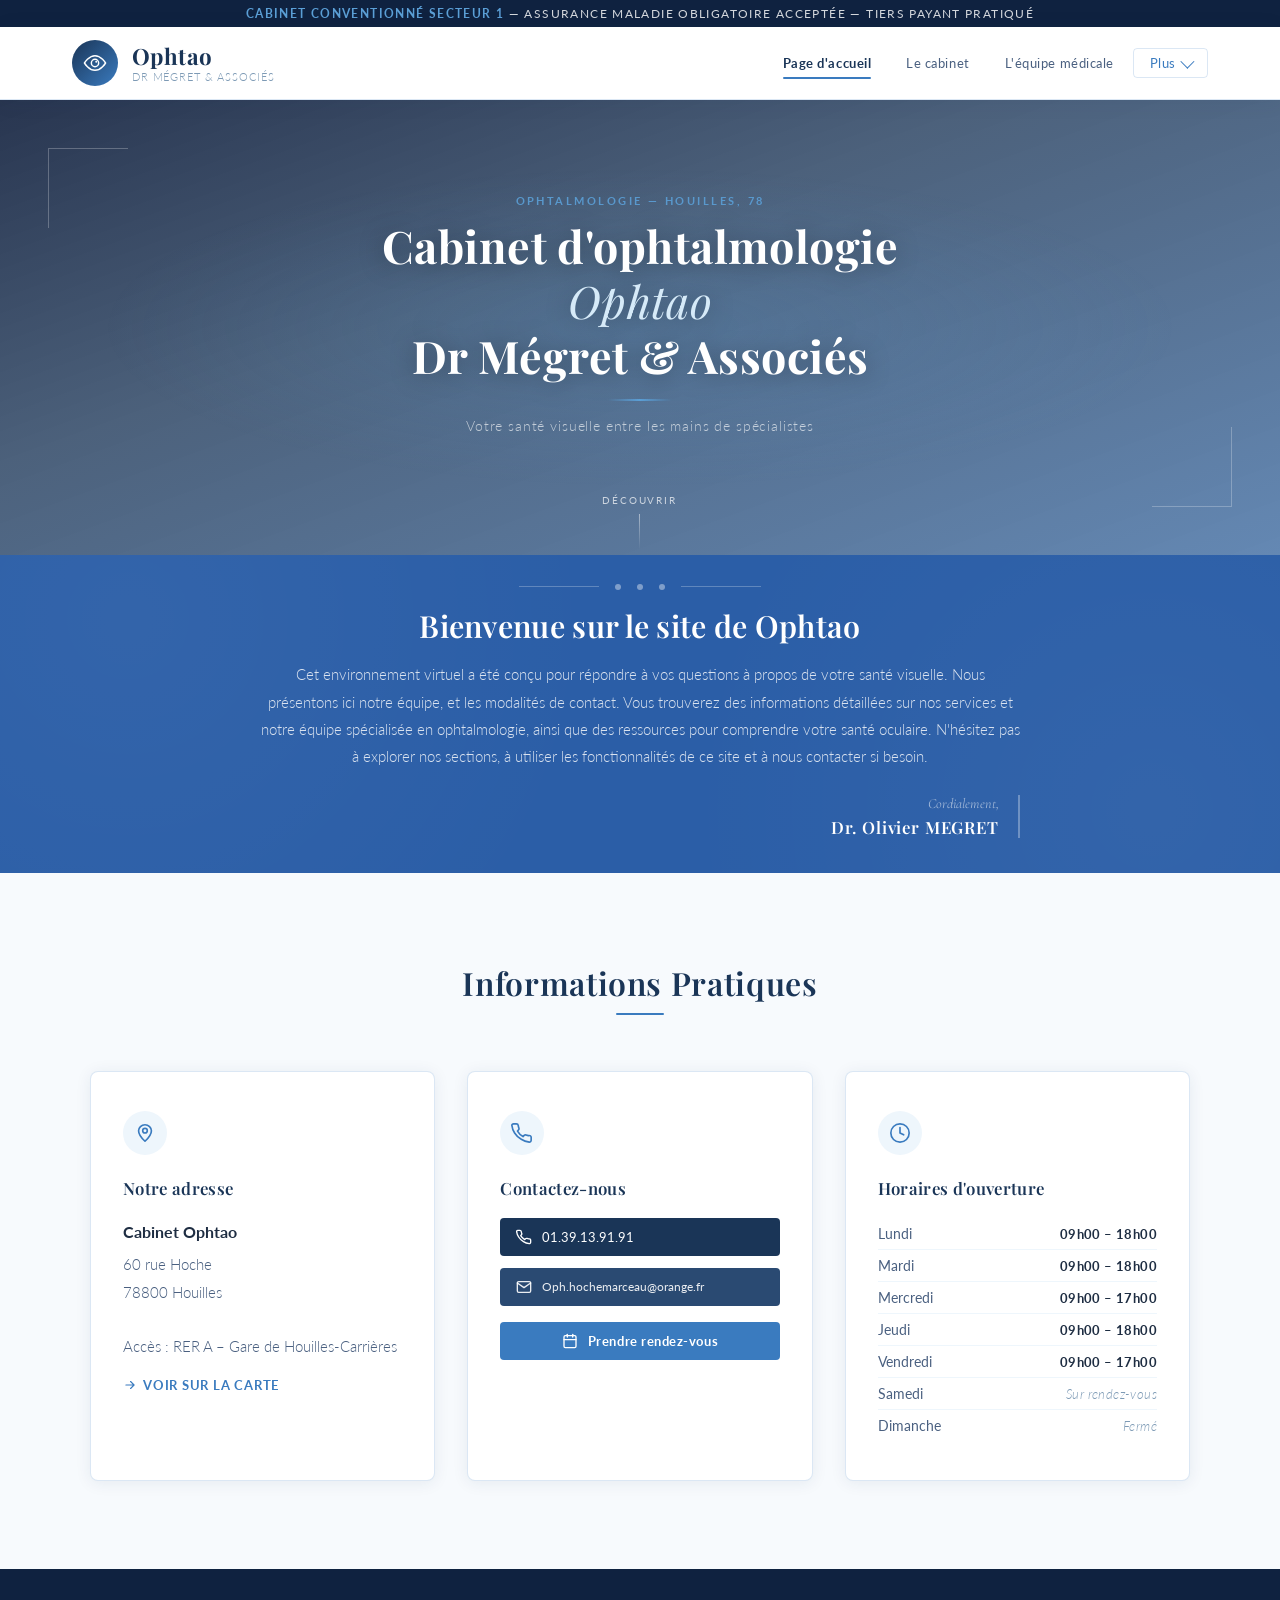
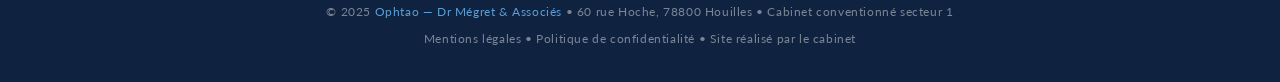
==== index.html @ 3fd3da73 "Add essential comments and clean structure" ====
<!DOCTYPE html>
<html lang="fr">
<head>
  <meta charset="UTF-8" />
  <meta name="viewport" content="width=device-width, initial-scale=1.0" />
  <title>Ophtao — Cabinet d'ophtalmologie Dr Mégret & Associés</title>
  
  <link rel="preconnect" href="https://fonts.googleapis.com" />
  <link rel="preconnect" href="https://fonts.gstatic.com" crossorigin />
  <link href="https://fonts.googleapis.com/css2?family=Playfair+Display:ital,wght@0,400;0,600;0,700;1,400&family=Lato:wght@300;400;700&family=Cormorant+Garamond:ital,wght@0,300;0,400;1,300&display=swap" rel="stylesheet" />

  <link rel="stylesheet" href="assets/css/style.css" />
</head>
<body>

  <div class="top-bar">
    <strong>Cabinet conventionné secteur 1</strong>
     —  Assurance maladie obligatoire acceptée  —  Tiers payant pratiqué
  </div>

  <header>
    <div class="header-inner">

      <a href="index.html" class="logo" aria-label="Ophtao – Accueil">
        <div class="logo-mark">
          <svg viewBox="0 0 32 32" fill="none" xmlns="http://www.w3.org/2000/svg" aria-hidden="true">
            <path d="M3 16C3 16 8.5 7 16 7C23.5 7 29 16 29 16C29 16 23.5 25 16 25C8.5 25 3 16 3 16Z"
                  stroke="white" stroke-width="1.8" fill="none" stroke-linejoin="round"/>
            <circle cx="16" cy="16" r="4.5" stroke="white" stroke-width="1.8" fill="none"/>
            <circle cx="17.5" cy="14.5" r="1.2" fill="white"/>
          </svg>
        </div>
        <div class="logo-text">
          <div class="brand">Ophtao</div>
          <div class="tagline">Dr Mégret & Associés</div>
        </div>
      </a>

      <nav id="main-nav" role="navigation" aria-label="Navigation principale">
        <a href="index.html" class="active">Page d'accueil</a>
        <a href="#infos-pratiques">Le cabinet</a>
        <a href="#equipe">L'équipe médicale</a>
        <div class="nav-dropdown">
          <a href="#" class="nav-more" onclick="return false;">Plus <span class="chevron"></span></a>
          <div class="dropdown-menu">
            <a href="technical-equipment.html">Plateau technique</a>
            <a href="consultation.html">Consultation Ophtalmologique</a>
            <a href="pathologies.html">Pathologies Oculaires Générales</a>
            <a href="corrections.html">Correction des défauts visuels</a>
          </div>
        </div>
      </nav>

      <button class="hamburger" id="hamburger-btn" aria-label="Ouvrir le menu" aria-expanded="false">
        <span></span>
        <span></span>
        <span></span>
      </button>

    </div>
  </header>

  <main>

    <section class="hero" aria-label="Bannière principale">
      <div class="hero-bg"></div>
      <div class="hero-glow"></div>
      <div class="hero-deco" aria-hidden="true"></div>
      <div class="hero-deco-br" aria-hidden="true"></div>

      <div class="hero-content">
        <p class="hero-eyebrow">Ophtalmologie — Houilles, 78</p>
        <h1>
          Cabinet d'ophtalmologie<br>
          <span class="accent">Ophtao</span><br>
          Dr Mégret & Associés
        </h1>
        <div class="hero-divider" aria-hidden="true"></div>
        <p class="hero-sub">Votre santé visuelle entre les mains de spécialistes</p>
      </div>

      <div class="scroll-hint" aria-hidden="true">
        <span>Découvrir</span>
        <div class="scroll-arrow"></div>
      </div>
    </section>

    <section class="welcome" id="cabinet" aria-label="Message de bienvenue">
      <div class="welcome-inner">

        <div class="welcome-ornament" aria-hidden="true">
          <div class="welcome-ornament-line"></div>
          <div class="welcome-ornament-dot"></div>
          <div class="welcome-ornament-dot"></div>
          <div class="welcome-ornament-dot"></div>
          <div class="welcome-ornament-line"></div>
        </div>

        <h2>Bienvenue sur le site de Ophtao</h2>

        <p>
          Cet environnement virtuel a été conçu pour répondre à vos questions
          à propos de votre santé visuelle. Nous présentons ici notre équipe,
          et les modalités de contact. Vous trouverez des informations détaillées
          sur nos services et notre équipe spécialisée en ophtalmologie, ainsi que
          des ressources pour comprendre votre santé oculaire. N'hésitez pas à
          explorer nos sections, à utiliser les fonctionnalités de ce site et à
          nous contacter si besoin.
        </p>

        <div class="welcome-signature">
          <div class="signature-block">
            <div class="courtesy">Cordialement,</div>
            <div class="name">Dr. Olivier MEGRET</div>
          </div>
        </div>

      </div>
    </section>

    <section class="info-section" id="infos-pratiques" aria-label="Informations pratiques">

      <div class="info-section-title">
        <h2>Informations Pratiques</h2>
        <div class="section-rule" aria-hidden="true"></div>
      </div>

      <div class="info-grid">

        <article class="info-card" aria-label="Notre adresse">
          <div class="card-icon" aria-hidden="true">
            <svg viewBox="0 0 24 24" fill="none" stroke="currentColor" stroke-width="1.8"
                 stroke-linecap="round" stroke-linejoin="round" xmlns="http://www.w3.org/2000/svg">
              <path d="M12 21C12 21 5 14.5 5 9.5C5 6 8.1 3 12 3C15.9 3 19 6 19 9.5C19 14.5 12 21 12 21Z"/>
              <circle cx="12" cy="9.5" r="2.5"/>
            </svg>
          </div>
          <h3>Notre adresse</h3>
          <div class="address-text">
            <strong>Cabinet Ophtao</strong>
            60 rue Hoche<br>
            78800 Houilles<br><br>
            Accès : RER A – Gare de Houilles-Carrières
          </div>
          <a href="https://maps.google.com/?q=60+rue+Hoche+78800+Houilles"
             class="map-link" target="_blank" rel="noopener" aria-label="Voir sur Google Maps">
            <svg viewBox="0 0 24 24" fill="none" stroke="currentColor" stroke-width="2"
                 stroke-linecap="round" stroke-linejoin="round" xmlns="http://www.w3.org/2000/svg">
              <path d="M5 12H19M13 6l6 6-6 6"/>
            </svg>
            Voir sur la carte
          </a>
        </article>

        <article class="info-card" aria-label="Nous contacter">
          <div class="card-icon" aria-hidden="true">
            <svg viewBox="0 0 24 24" fill="none" stroke="currentColor" stroke-width="1.8"
                 stroke-linecap="round" stroke-linejoin="round" xmlns="http://www.w3.org/2000/svg">
              <path d="M22 16.92v3a2 2 0 01-2.18 2 19.79 19.79 0 01-8.63-3.07
                       A19.5 19.5 0 013.95 12a19.79 19.79 0 01-3.07-8.67
                       A2 2 0 012.88 2h3a2 2 0 012 1.72c.127.96.36 1.903.7 2.81
                       a2 2 0 01-.45 2.11L7.09 9.91a16 16 0 006 6l1.27-1.27
                       a2 2 0 012.11-.45c.907.34 1.85.573 2.81.7A2 2 0 0122 16.92z"/>
            </svg>
          </div>
          <h3>Contactez-nous</h3>
          <div class="contact-buttons">
            <a href="tel:0139139191" class="btn-contact btn-phone" aria-label="Appeler le cabinet">
              <svg viewBox="0 0 24 24" fill="none" stroke="currentColor" stroke-width="2"
                   stroke-linecap="round" stroke-linejoin="round" xmlns="http://www.w3.org/2000/svg">
                <path d="M22 16.92v3a2 2 0 01-2.18 2 19.79 19.79 0 01-8.63-3.07
                         A19.5 19.5 0 013.95 12a19.79 19.79 0 01-3.07-8.67
                         A2 2 0 012.88 2h3a2 2 0 012 1.72c.127.96.36 1.903.7 2.81
                         a2 2 0 01-.45 2.11L7.09 9.91a16 16 0 006 6l1.27-1.27
                         a2 2 0 012.11-.45c.907.34 1.85.573 2.81.7A2 2 0 0122 16.92z"/>
              </svg>
              01.39.13.91.91
            </a>
            <a href="mailto:Oph.hochemarceau@orange.fr" class="btn-contact btn-email"
               aria-label="Envoyer un email">
              <svg viewBox="0 0 24 24" fill="none" stroke="currentColor" stroke-width="2"
                   stroke-linecap="round" stroke-linejoin="round" xmlns="http://www.w3.org/2000/svg">
                <path d="M4 4h16c1.1 0 2 .9 2 2v12c0 1.1-.9 2-2 2H4c-1.1 0-2-.9-2-2V6c0-1.1.9-2 2-2z"/>
                <polyline points="22,6 12,13 2,6"/>
              </svg>
              Oph.hochemarceau@orange.fr
            </a>
            <a href="#infos-pratiques" class="btn-contact btn-rdv" aria-label="Prendre rendez-vous">
              <svg viewBox="0 0 24 24" fill="none" stroke="currentColor" stroke-width="2"
                   stroke-linecap="round" stroke-linejoin="round" xmlns="http://www.w3.org/2000/svg">
                <rect x="3" y="4" width="18" height="18" rx="2" ry="2"/>
                <line x1="16" y1="2" x2="16" y2="6"/>
                <line x1="8" y1="2" x2="8" y2="6"/>
                <line x1="3" y1="10" x2="21" y2="10"/>
              </svg>
              Prendre rendez-vous
            </a>
          </div>
        </article>

        <article class="info-card" aria-label="Horaires d'ouverture">
          <div class="card-icon" aria-hidden="true">
            <svg viewBox="0 0 24 24" fill="none" stroke="currentColor" stroke-width="1.8"
                 stroke-linecap="round" stroke-linejoin="round" xmlns="http://www.w3.org/2000/svg">
              <circle cx="12" cy="12" r="10"/>
              <polyline points="12 6 12 12 16 14"/>
            </svg>
          </div>
          <h3>Horaires d'ouverture</h3>
          <ul class="hours-list" aria-label="Horaires de la semaine">
            <li>
              <span class="day">Lundi</span>
              <span class="time">09h00 – 18h00</span>
            </li>
            <li>
              <span class="day">Mardi</span>
              <span class="time">09h00 – 18h00</span>
            </li>
            <li>
              <span class="day">Mercredi</span>
              <span class="time">09h00 – 17h00</span>
            </li>
            <li>
              <span class="day">Jeudi</span>
              <span class="time">09h00 – 18h00</span>
            </li>
            <li>
              <span class="day">Vendredi</span>
              <span class="time">09h00 – 17h00</span>
            </li>
            <li>
              <span class="day">Samedi</span>
              <span class="time closed">Sur rendez-vous</span>
            </li>
            <li>
              <span class="day">Dimanche</span>
              <span class="time closed">Fermé</span>
            </li>
          </ul>
        </article>

      </div>
    </section>

  </main>

  <footer>
    <p>
      © 2025 <span>Ophtao — Dr Mégret & Associés</span>  • 
      60 rue Hoche, 78800 Houilles  • 
      Cabinet conventionné secteur 1
    </p>
    <p style="margin-top: 6px;">
      Mentions légales  •  Politique de confidentialité  • 
      Site réalisé par le cabinet
    </p>
  </footer>

  <script>
    (function () {
      const btn = document.getElementById('hamburger-btn');
      const nav = document.getElementById('main-nav');

      if (!btn || !nav) return;

      btn.addEventListener('click', function () 
      {
        const isOpen = nav.classList.toggle('open');
        btn.setAttribute('aria-expanded', isOpen ? 'true' : 'false');
        const spans = btn.querySelectorAll('span');
        if (isOpen) {
          spans[0].style.transform = 'rotate(45deg) translate(5px, 5px)';
          spans[1].style.opacity  = '0';
          spans[2].style.transform = 'rotate(-45deg) translate(5px, -5px)';
        } else {
          spans[0].style.transform = '';
          spans[1].style.opacity   = '';
          spans[2].style.transform = '';
        }
      });

      // Mobile: toggle dropdown on tap
      const dropdownToggle = nav.querySelector('.nav-dropdown > a.nav-more');
      if (dropdownToggle) {
        dropdownToggle.addEventListener('click', function (e) 
        {
          if (window.innerWidth <= 680) 
          {
            e.preventDefault();
            dropdownToggle.closest('.nav-dropdown').classList.toggle('mobile-open');
          }
        });
      }

      // Close on nav link click (mobile)
      nav.querySelectorAll('a:not(.nav-more)').forEach(function (link) 
      {
        link.addEventListener('click', function () 
        {
          nav.classList.remove('open');
          btn.setAttribute('aria-expanded', 'false');
          const spans = btn.querySelectorAll('span');
          spans[0].style.transform = '';
          spans[1].style.opacity   = '';
          spans[2].style.transform = '';
        });
      });
    })();
  </script>

</body>
</html>
---- assets/css/style.css ----
/* Base reset */
*, *::before, *::after 
{
  box-sizing: border-box;
  margin: 0;
  padding: 0;
}

/* Design tokens and theme variables */
:root 
{
  --navy:       #1a3557;
  --navy-deep:  #0f2240;
  --steel:      #3a7bbf;
  --steel-light:#5b9fd6;
  --sky:        #d6eaf8;
  --ice:        #eef6fc;
  --welcome-bg: #2b5ea7;
  --white:      #ffffff;
  --off-white:  #f7fafd;
  --text-dark:  #1e2d42;
  --text-mid:   #4a6080;
  --text-light: #7d9ab5;
  --border:     rgba(58, 123, 191, 0.18);

  --font-display: 'Playfair Display', Georgia, serif;
  --font-serif:   'Cormorant Garamond', Georgia, serif;
  --font-sans:    'Lato', Arial, sans-serif;

  --radius: 4px;
  --shadow: 0 4px 32px rgba(26, 53, 87, 0.10);
  --shadow-card: 0 2px 16px rgba(26, 53, 87, 0.08);
}

html 
{
  scroll-behavior: smooth;
}

body 
{
  font-family: var(--font-sans);
  color: var(--text-dark);
  background: var(--white);
  -webkit-font-smoothing: antialiased;
  overflow-x: hidden; /* Prevents horizontal layout breakage from animations */
}

a 
{
  text-decoration: none;
  color: inherit;
}

/* Global animations */
@keyframes fadeInDown 
{
  from { opacity: 0; transform: translateY(-16px); }
  to   { opacity: 1; transform: translateY(0); }
}

@keyframes fadeInUp 
{
  from { opacity: 0; transform: translateY(28px); }
  to   { opacity: 1; transform: translateY(0); }
}

@keyframes fadeIn 
{
  from { opacity: 0; }
  to   { opacity: 1; }
}

@keyframes shimmer 
{
  0%   { background-position: -400px 0; }
  100% { background-position: 400px 0; }
}

@keyframes lineExpand 
{
  from { transform: scaleX(0); }
  to   { transform: scaleX(1); }
}

/* Top notification bar */
.top-bar {
  background: var(--navy-deep);
  color: rgba(255,255,255,0.82);
  font-family: var(--font-sans);
  font-size: 0.72rem;
  font-weight: 400;
  letter-spacing: 0.12em;
  text-transform: uppercase;
  text-align: center;
  padding: 7px 1rem;
  animation: fadeInDown 0.5s ease both;
}

.top-bar strong 
{
  color: var(--steel-light);
  font-weight: 700;
}

/* Main header */
header 
{
  position: sticky;
  top: 0;
  z-index: 100; /* Keeps header above page content during scroll */
  background: var(--white);
  border-bottom: 1px solid var(--border);
  box-shadow: 0 2px 20px rgba(26,53,87,0.07);
  animation: fadeInDown 0.6s ease 0.1s both;
}

.header-inner 
{
  max-width: 1200px;
  margin: 0 auto;
  padding: 0 2rem;
  height: 72px;
  display: flex;
  align-items: center;
  justify-content: space-between;
  gap: 2rem;
}

/* Branding */
.logo 
{
  display: flex;
  align-items: center;
  gap: 14px;
  flex-shrink: 0;
}

.logo-mark 
{
  width: 46px;
  height: 46px;
  border-radius: 50%;
  background: linear-gradient(135deg, var(--navy) 0%, var(--steel) 100%);
  display: flex;
  align-items: center;
  justify-content: center;
  flex-shrink: 0;
}

.logo-mark svg 
{
  width: 26px;
  height: 26px;
}

.logo-text 
{
  line-height: 1.2;
}

.logo-text .brand 
{
  font-family: var(--font-display);
  font-size: 1.4rem;
  font-weight: 700;
  color: var(--navy);
  letter-spacing: 0.02em;
}

.logo-text .tagline 
{
  font-size: 0.68rem;
  color: var(--text-light);
  letter-spacing: 0.08em;
  text-transform: uppercase;
  font-weight: 300;
}

/* Navigation */
nav 
{
  display: flex;
  align-items: center;
  gap: 0.2rem;
}

nav a 
{
  font-family: var(--font-sans);
  font-size: 0.82rem;
  font-weight: 400;
  color: var(--text-mid);
  letter-spacing: 0.04em;
  padding: 6px 16px;
  border-radius: var(--radius);
  transition: color 0.2s, background 0.2s;
  position: relative;
}

nav a:hover 
{
  color: var(--navy);
  background: var(--ice);
}

nav a.active 
{
  color: var(--navy);
  font-weight: 700;
}

/* Animated indicator for active navigation link */
nav a.active::after 
{
  content: '';
  position: absolute;
  bottom: -2px;
  left: 16px;
  right: 16px;
  height: 2px;
  background: var(--steel);
  border-radius: 2px;
  transform-origin: left;
  animation: lineExpand 0.4s ease 0.5s both;
}

/* Dropdown menu wrapper */
.nav-dropdown 
{
  position: relative;
}

.nav-dropdown > a.nav-more 
{
  border: 1px solid var(--border);
  color: var(--steel);
  display: flex;
  align-items: center;
  gap: 5px;
}

/* Disable the default active underline for the dropdown toggle */
.nav-dropdown > a.nav-more::after 
{
  display: none;
}

.nav-dropdown > a.nav-more .chevron 
{
  display: inline-block;
  width: 10px;
  height: 10px;
  border-right: 1.5px solid currentColor;
  border-bottom: 1.5px solid currentColor;
  transform: rotate(45deg) translateY(-2px);
  transition: transform 0.2s ease;
  flex-shrink: 0;
}

.nav-dropdown:hover > a.nav-more .chevron 
{
  transform: rotate(-135deg) translateY(-2px);
}

.nav-dropdown:hover > a.nav-more 
{
  background: var(--steel);
  color: var(--white);
  border-color: var(--steel);
}

/* Dropdown content */
.dropdown-menu 
{
  position: absolute;
  top: calc(100% + 8px);
  right: 0;
  min-width: 260px;
  background: var(--white);
  border: 1px solid var(--border);
  border-radius: 6px;
  box-shadow: 0 8px 32px rgba(26,53,87,0.13);
  padding: 6px 0;
  opacity: 0;
  visibility: hidden;
  transform: translateY(6px);
  transition: opacity 0.2s ease, transform 0.2s ease, visibility 0.2s;
  z-index: 200; /* Keeps dropdown above main content elements */
}

/* Reveal dropdown on hover */
.nav-dropdown:hover .dropdown-menu 
{
  opacity: 1;
  visibility: visible;
  transform: translateY(0);
}

.dropdown-menu a 
{
  display: block;
  padding: 10px 20px;
  font-family: var(--font-sans);
  font-size: 0.83rem;
  color: var(--text-mid);
  letter-spacing: 0.03em;
  border-radius: 0;
  transition: background 0.15s, color 0.15s;
}

.dropdown-menu a:hover 
{
  background: var(--ice);
  color: var(--navy);
}

.dropdown-menu a + a {
  border-top: 1px solid rgba(58,123,191,0.08);
}

/* Mobile menu toggle button */
.hamburger 
{
  display: none;
  flex-direction: column;
  gap: 5px;
  cursor: pointer;
  padding: 6px;
  background: none;
  border: none;
}

.hamburger span 
{
  display: block;
  width: 24px;
  height: 2px;
  background: var(--navy);
  border-radius: 2px;
  transition: 0.3s;
}

/* Hero Section */
.hero 
{
  position: relative;
  width: 100%;
  height: 455px;
  overflow: hidden;
  display: flex;
  align-items: center;
  justify-content: center;
}

.hero-bg 
{
  position: absolute;
  inset: 0;
  background:
    linear-gradient(
      160deg,
      rgba(10,25,55,0.88) 0%,
      rgba(26,53,87,0.78) 40%,
      rgba(40,90,150,0.72) 100%
    ),
    url('https://images.unsplash.com/photo-1551884170-09fb70a3a2ed?w=1600&q=80&auto=format&fit=crop') center center / cover no-repeat;
  animation: fadeIn 1s ease both;
}

.hero-glow 
{
  position: absolute;
  inset: 0;
  background: radial-gradient(
    ellipse 60% 50% at 50% 50%,
    rgba(91, 159, 214, 0.18) 0%,
    transparent 70%
  );
  pointer-events: none; /* Allows pointer interactions to pass through the gradient overlay */
}

/* Hero decorative elements */
.hero-deco 
{
  position: absolute;
  top: 3rem;
  left: 3rem;
  width: 80px;
  height: 80px;
  border-top: 1.5px solid rgba(255,255,255,0.25);
  border-left: 1.5px solid rgba(255,255,255,0.25);
  pointer-events: none;
}

.hero-deco-br 
{
  position: absolute;
  bottom: 3rem;
  right: 3rem;
  width: 80px;
  height: 80px;
  border-bottom: 1.5px solid rgba(255,255,255,0.25);
  border-right: 1.5px solid rgba(255,255,255,0.25);
  pointer-events: none;
}

.hero-content 
{
  position: relative;
  z-index: 2; /* Elevates text above absolutely positioned backgrounds */
  text-align: center;
  padding: 2rem;
  margin-bottom: 2rem;
  animation: fadeInUp 1s ease 0.3s both;
}

.hero-eyebrow 
{
  display: inline-block;
  font-family: var(--font-sans);
  font-size: 0.7rem;
  font-weight: 700;
  letter-spacing: 0.22em;
  text-transform: uppercase;
  color: var(--steel-light);
  margin-bottom: 0.8rem;
  opacity: 0.9;
}

.hero-content h1 
{
  font-family: var(--font-display);
  font-size: clamp(1.6rem, 4vw, 2.8rem); /* Fluid typography based on viewport width */
  font-weight: 700;
  color: var(--white);
  line-height: 1.22;
  letter-spacing: 0.01em;
  text-shadow: 0 2px 24px rgba(0,0,0,0.35);
}

.hero-content h1 .accent 
{
  font-style: italic;
  font-weight: 400;
  color: var(--sky);
}

.hero-divider 
{
  width: 64px;
  height: 2px;
  background: linear-gradient(90deg, transparent, var(--steel-light), transparent);
  margin: 1rem auto;
}

.hero-sub 
{
  font-family: var(--font-sans);
  font-size: 0.88rem;
  color: rgba(255,255,255,0.65);
  letter-spacing: 0.06em;
  font-weight: 300;
}

/* Bouncing scroll indicator */
.scroll-hint 
{
  position: absolute;
  bottom: 1%;
  left: 50%;
  transform: translateX(-50%);
  z-index: 3;
  display: flex;
  flex-direction: column;
  align-items: center;
  gap: 8px;
  opacity: 0.5;
  animation: fadeIn 1s ease 1.2s both;
}

.scroll-hint span 
{
  font-size: 0.62rem;
  letter-spacing: 0.18em;
  text-transform: uppercase;
  color: rgba(255,255,255,0.7);
  font-family: var(--font-sans);
}

.scroll-arrow 
{
  width: 1px;
  height: 36px;
  background: linear-gradient(to bottom, rgba(255,255,255,0.5), transparent);
  animation: fadeInDown 1.5s ease 1.5s infinite;
}

/* Welcome Section */
.welcome 
{
  background: var(--welcome-bg);
  padding: 1.8rem 2rem 2.2rem;
  position: relative;
  overflow: hidden;
}

.welcome::before 
{
  content: '';
  position: absolute;
  inset: 0;
  background-image:
    radial-gradient(circle at 10% 20%, rgba(255,255,255,0.04) 0%, transparent 40%),
    radial-gradient(circle at 90% 80%, rgba(255,255,255,0.04) 0%, transparent 40%);
  pointer-events: none;
}

.welcome-inner 
{
  max-width: 760px;
  margin: 0 auto;
  text-align: center;
  position: relative;
  z-index: 1;
}

.welcome-ornament 
{
  display: flex;
  align-items: center;
  gap: 1rem;
  margin-bottom: 1rem;
  justify-content: center;
}

.welcome-ornament-line 
{
  flex: 1;
  max-width: 80px;
  height: 1px;
  background: rgba(255,255,255,0.25);
}

.welcome-ornament-dot 
{
  width: 6px;
  height: 6px;
  border-radius: 50%;
  background: rgba(255,255,255,0.4);
}

.welcome h2 
{
  font-family: var(--font-display);
  font-size: clamp(1.3rem, 3vw, 1.9rem);
  font-weight: 600;
  color: var(--white);
  line-height: 1.3;
  margin-bottom: 1rem;
  letter-spacing: 0.01em;
}

.welcome p 
{
  font-family: var(--font-sans);
  font-size: 0.96rem;
  line-height: 1.78;
  color: rgba(255,255,255,0.82);
  font-weight: 300;
  margin-bottom: 1.5rem;
}

.welcome-signature 
{
  display: flex;
  justify-content: flex-end;
}

.signature-block 
{
  text-align: right;
  border-right: 2px solid rgba(255,255,255,0.3);
  padding-right: 1.2rem;
}

.signature-block .courtesy 
{
  font-family: var(--font-serif);
  font-size: 0.88rem;
  color: rgba(255,255,255,0.55);
  font-style: italic;
  margin-bottom: 4px;
}

.signature-block .name 
{
  font-family: var(--font-display);
  font-size: 1.05rem;
  font-weight: 600;
  color: var(--white);
  letter-spacing: 0.05em;
}

/* Info Section Setup */
.info-section 
{
  background: var(--off-white);
  padding: 5.5rem 2rem;
}

.info-section-title 
{
  text-align: center;
  margin-bottom: 3.5rem;
}

.info-section-title h2 
{
  font-family: var(--font-display);
  font-size: clamp(1.4rem, 3vw, 2rem);
  font-weight: 600;
  color: var(--navy);
  letter-spacing: 0.02em;
  margin-bottom: 0.6rem;
}

.section-rule 
{
  width: 48px;
  height: 2px;
  background: var(--steel);
  margin: 0 auto;
  border-radius: 2px;
}

/* Information Cards Grid */
.info-grid 
{
  max-width: 1100px;
  margin: 0 auto;
  display: grid;
  grid-template-columns: repeat(3, 1fr);
  gap: 2rem;
}

.info-card 
{
  background: var(--white);
  border: 1px solid var(--border);
  border-radius: 8px;
  padding: 2.4rem 2rem;
  box-shadow: var(--shadow-card);
  transition: transform 0.25s ease, box-shadow 0.25s ease;
  display: flex;
  flex-direction: column;
}

.info-card:hover 
{
  transform: translateY(-4px);
  box-shadow: 0 8px 32px rgba(26,53,87,0.13);
}

.card-icon 
{
  width: 44px;
  height: 44px;
  border-radius: 50%;
  background: var(--ice);
  display: flex;
  align-items: center;
  justify-content: center;
  margin-bottom: 1.4rem;
}

.card-icon svg 
{
  width: 22px;
  height: 22px;
  color: var(--steel);
}

.info-card h3 
{
  font-family: var(--font-display);
  font-size: 1.05rem;
  font-weight: 600;
  color: var(--navy);
  margin-bottom: 1.2rem;
  letter-spacing: 0.02em;
}

/* Flex applied to text pushes elements below to the bottom */
.info-card p 
{
  font-family: var(--font-sans);
  font-size: 0.9rem;
  line-height: 1.75;
  color: var(--text-mid);
  font-weight: 300;
  flex: 1; 
  margin-bottom: 1.4rem;
}

/* General button styling */
.btn-learn 
{
  display: inline-flex;
  align-items: center;
  gap: 6px;
  margin-top: auto;
  padding: 9px 18px;
  font-family: var(--font-sans);
  font-size: 0.78rem;
  font-weight: 700;
  letter-spacing: 0.08em;
  text-transform: uppercase;
  color: var(--steel);
  border: 1.5px solid var(--steel);
  border-radius: var(--radius);
  background: transparent;
  transition: background 0.2s, color 0.2s;
  align-self: flex-start;
}

.btn-learn:hover 
{
  background: var(--steel);
  color: var(--white);
}

.btn-learn svg 
{
  width: 13px;
  height: 13px;
}

.address-text 
{
  font-family: var(--font-sans);
  font-size: 0.95rem;
  line-height: 1.8;
  color: var(--text-mid);
  font-weight: 300;
}

.address-text strong 
{
  display: block;
  font-weight: 700;
  color: var(--text-dark);
  font-size: 1rem;
  margin-bottom: 4px;
}

.map-link 
{
  display: inline-flex;
  align-items: center;
  gap: 6px;
  margin-top: 1rem;
  font-size: 0.8rem;
  font-weight: 700;
  letter-spacing: 0.06em;
  text-transform: uppercase;
  color: var(--steel);
  transition: color 0.2s;
}

.map-link:hover 
{
  color: var(--navy);
}

.map-link svg 
{
  width: 14px;
  height: 14px;
}

.contact-buttons 
{
  display: flex;
  flex-direction: column;
  gap: 0.7rem;
}

.btn-contact 
{
  display: flex;
  align-items: center;
  gap: 10px;
  padding: 11px 16px;
  border-radius: var(--radius);
  font-family: var(--font-sans);
  font-size: 0.84rem;
  font-weight: 400;
  cursor: pointer;
  transition: background 0.22s, transform 0.15s;
  border: none;
  width: 100%;
  text-align: left;
}

.btn-contact svg 
{
  width: 16px;
  height: 16px;
  flex-shrink: 0;
}

.btn-phone 
{
  background: var(--navy);
  color: var(--white);
}

.btn-phone:hover 
{
  background: var(--navy-deep);
  transform: translateX(2px);
}

.btn-email 
{
  background: #2a4a72;
  color: rgba(255,255,255,0.9);
  font-size: 0.78rem;
}

.btn-email:hover 
{
  background: var(--navy);
  transform: translateX(2px);
}

.btn-rdv 
{
  background: var(--steel);
  color: var(--white);
  font-weight: 700;
  letter-spacing: 0.04em;
  justify-content: center;
  margin-top: 0.3rem;
}

.btn-rdv:hover 
{
  background: var(--steel-light);
}

/* Global Call to Action block */
.cta-block 
{
  max-width: 1100px;
  margin: 2.5rem auto 0;
  display: flex;
  justify-content: center;
  gap: 1rem;
  flex-wrap: wrap;
}

.cta-block .btn-contact 
{
  width: auto;
}

/* Opening hours table list */
.hours-list 
{
  list-style: none;
  display: flex;
  flex-direction: column;
  gap: 0;
}

.hours-list li 
{
  display: flex;
  justify-content: space-between;
  align-items: center;
  padding: 7px 0;
  border-bottom: 1px solid var(--ice);
  font-size: 0.87rem;
}

.hours-list li:last-child 
{
  border-bottom: none;
}

.hours-list .day 
{
  font-weight: 400;
  color: var(--text-mid);
  font-family: var(--font-sans);
}

.hours-list .time 
{
  font-weight: 700;
  color: var(--text-dark);
  font-size: 0.83rem;
  letter-spacing: 0.03em;
}

.hours-list .closed 
{
  color: var(--text-light);
  font-style: italic;
  font-weight: 300;
}

/* Footer layout */
footer 
{
  background: var(--navy-deep);
  color: rgba(255,255,255,0.45);
  text-align: center;
  padding: 2rem 1.5rem;
  font-size: 0.75rem;
  font-family: var(--font-sans);
  letter-spacing: 0.05em;
  line-height: 1.8;
}

footer span 
{
  color: var(--steel-light);
}

/* Responsive configurations */

/* Tablets and small desktops */
@media (max-width: 900px) 
{
  .info-grid 
  {
    grid-template-columns: 1fr 1fr;
  }

  /* Centers the odd third card in a two-column layout */
  .info-grid .info-card:last-child 
  {
    grid-column: 1 / -1;
    max-width: 420px;
    margin: 0 auto;
    width: 100%;
  }
}

/* Mobile devices */
@media (max-width: 680px) 
{
  .header-inner 
  {
    padding: 0 1.2rem;
  }

  /* Transform desktop nav into off-canvas/drawer behavior */
  nav 
  {
    display: none;
    position: absolute;
    top: 72px;
    left: 0;
    right: 0;
    background: var(--white);
    flex-direction: column;
    padding: 1rem 1.5rem;
    border-bottom: 1px solid var(--border);
    box-shadow: 0 8px 24px rgba(26,53,87,0.1);
    gap: 0;
  }

  nav.open 
  {
    display: flex;
  }

  nav a 
  {
    padding: 12px 8px;
    font-size: 0.9rem;
    border-bottom: 1px solid var(--ice);
  }

  nav a.active::after 
  {
    display: none;
  }

  .hamburger 
  {
    display: flex;
  }

  /* Force dropdown into standard block layout for mobile */
  .dropdown-menu 
  {
    position: static;
    opacity: 1;
    visibility: visible;
    transform: none;
    box-shadow: none;
    border: none;
    border-radius: 0;
    padding: 0;
    background: var(--ice);
    display: none;
  }

  /* Toggled via JavaScript */
  .nav-dropdown.mobile-open .dropdown-menu 
  {
    display: block;
  }

  .nav-dropdown > a.nav-more 
  {
    border: none;
    border-bottom: 1px solid var(--ice);
    width: 100%;
    padding: 12px 8px;
    font-size: 0.9rem;
    display: flex;
    justify-content: space-between;
  }

  .dropdown-menu a 
  {
    padding: 10px 20px;
    border-bottom: 1px solid var(--border);
    font-size: 0.85rem;
  }

  /* Collapse hero sizing on smaller screens */
  .hero 
  {
    height: 300px;
  }

  .hero-content h1 
  {
    font-size: 1.5rem;
  }

  .hero-deco,
  .hero-deco-br 
  {
    display: none;
  }

  .welcome 
  {
    padding: 2rem 1.5rem;
  }

  .welcome-signature 
  {
    justify-content: center;
  }

  .signature-block 
  {
    text-align: center;
    border-right: none;
    border-bottom: 2px solid rgba(255,255,255,0.3);
    padding-right: 0;
    padding-bottom: 0.8rem;
  }

  /* Single column override for mobile */
  .info-grid 
  {
    grid-template-columns: 1fr;
  }

  .info-grid .info-card:last-child 
  {
    grid-column: auto;
    max-width: none;
  }

  .info-section 
  {
    padding: 3.5rem 1.2rem;
  }
}

/* Extra small devices */
@media (max-width: 400px) 
{
  .logo-text .brand 
  {
    font-size: 1.2rem;
  }

  .logo-text .tagline 
  {
    display: none;
  }
}
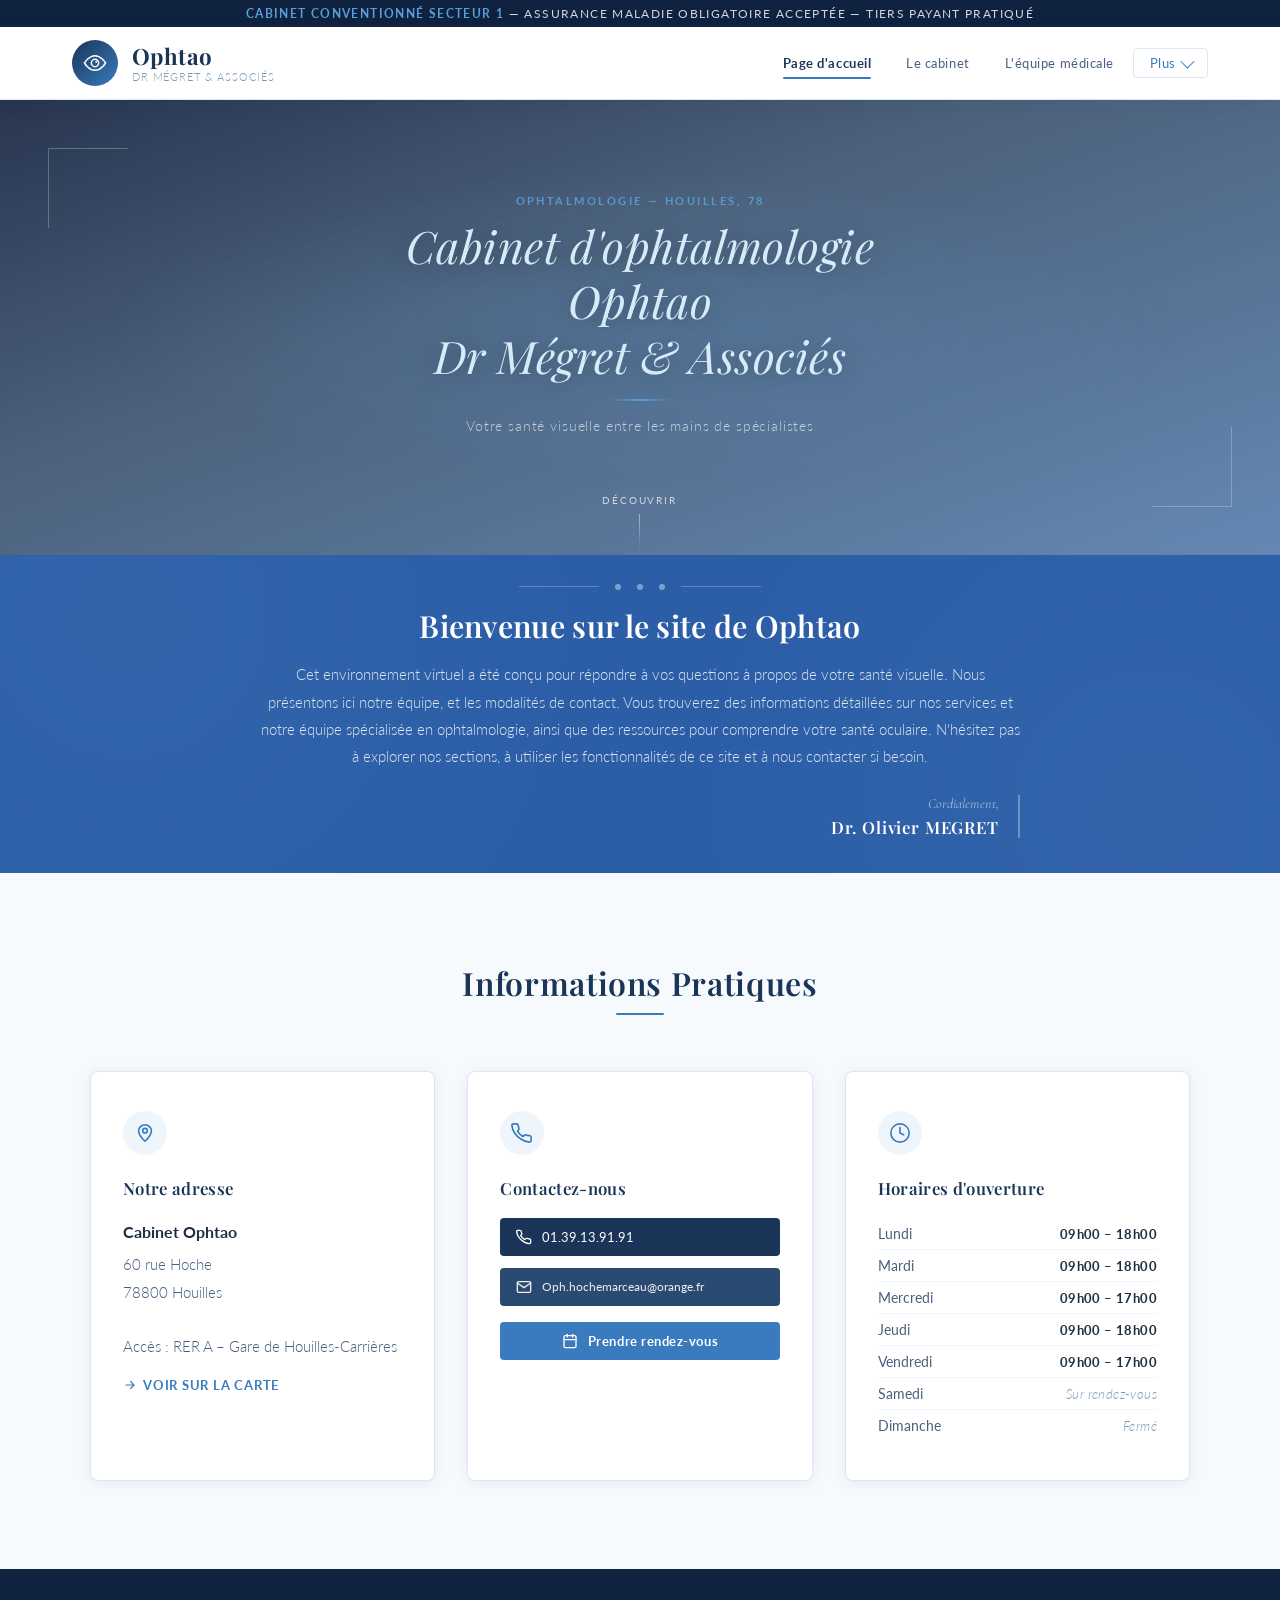
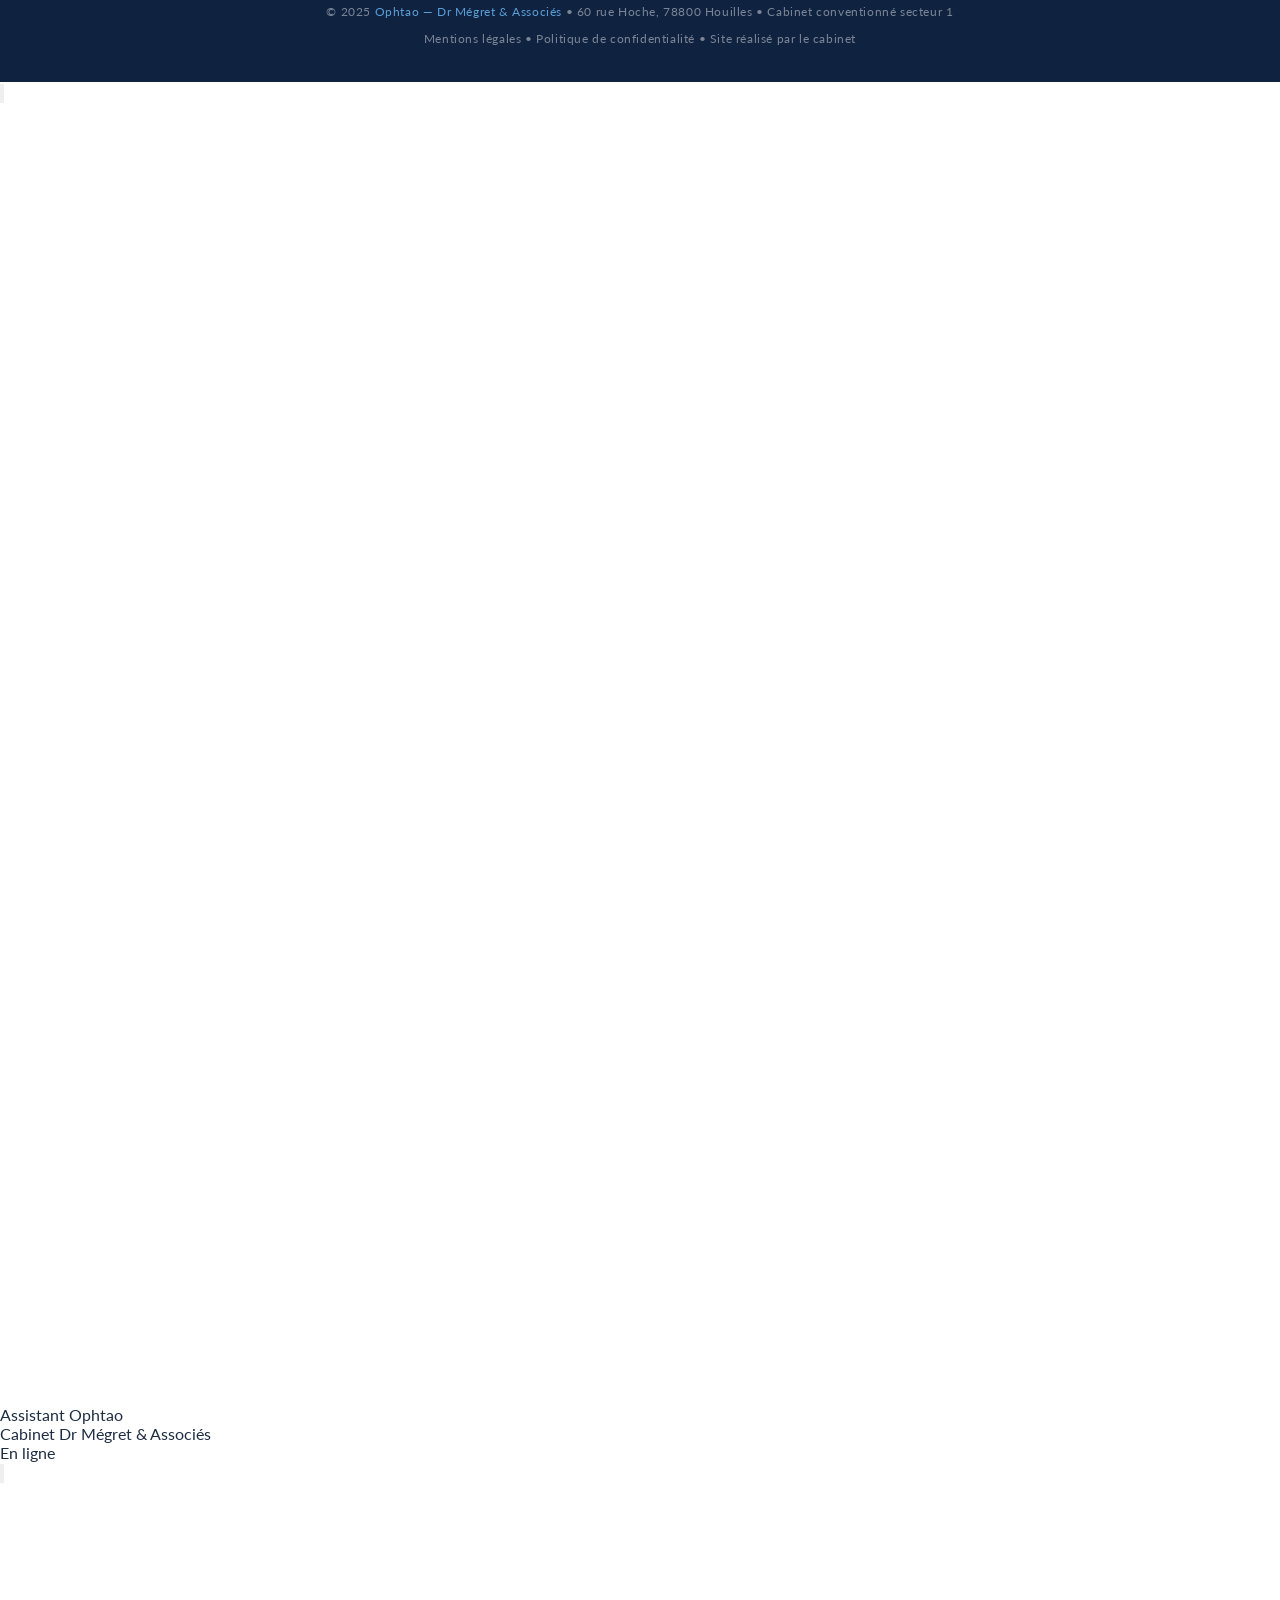
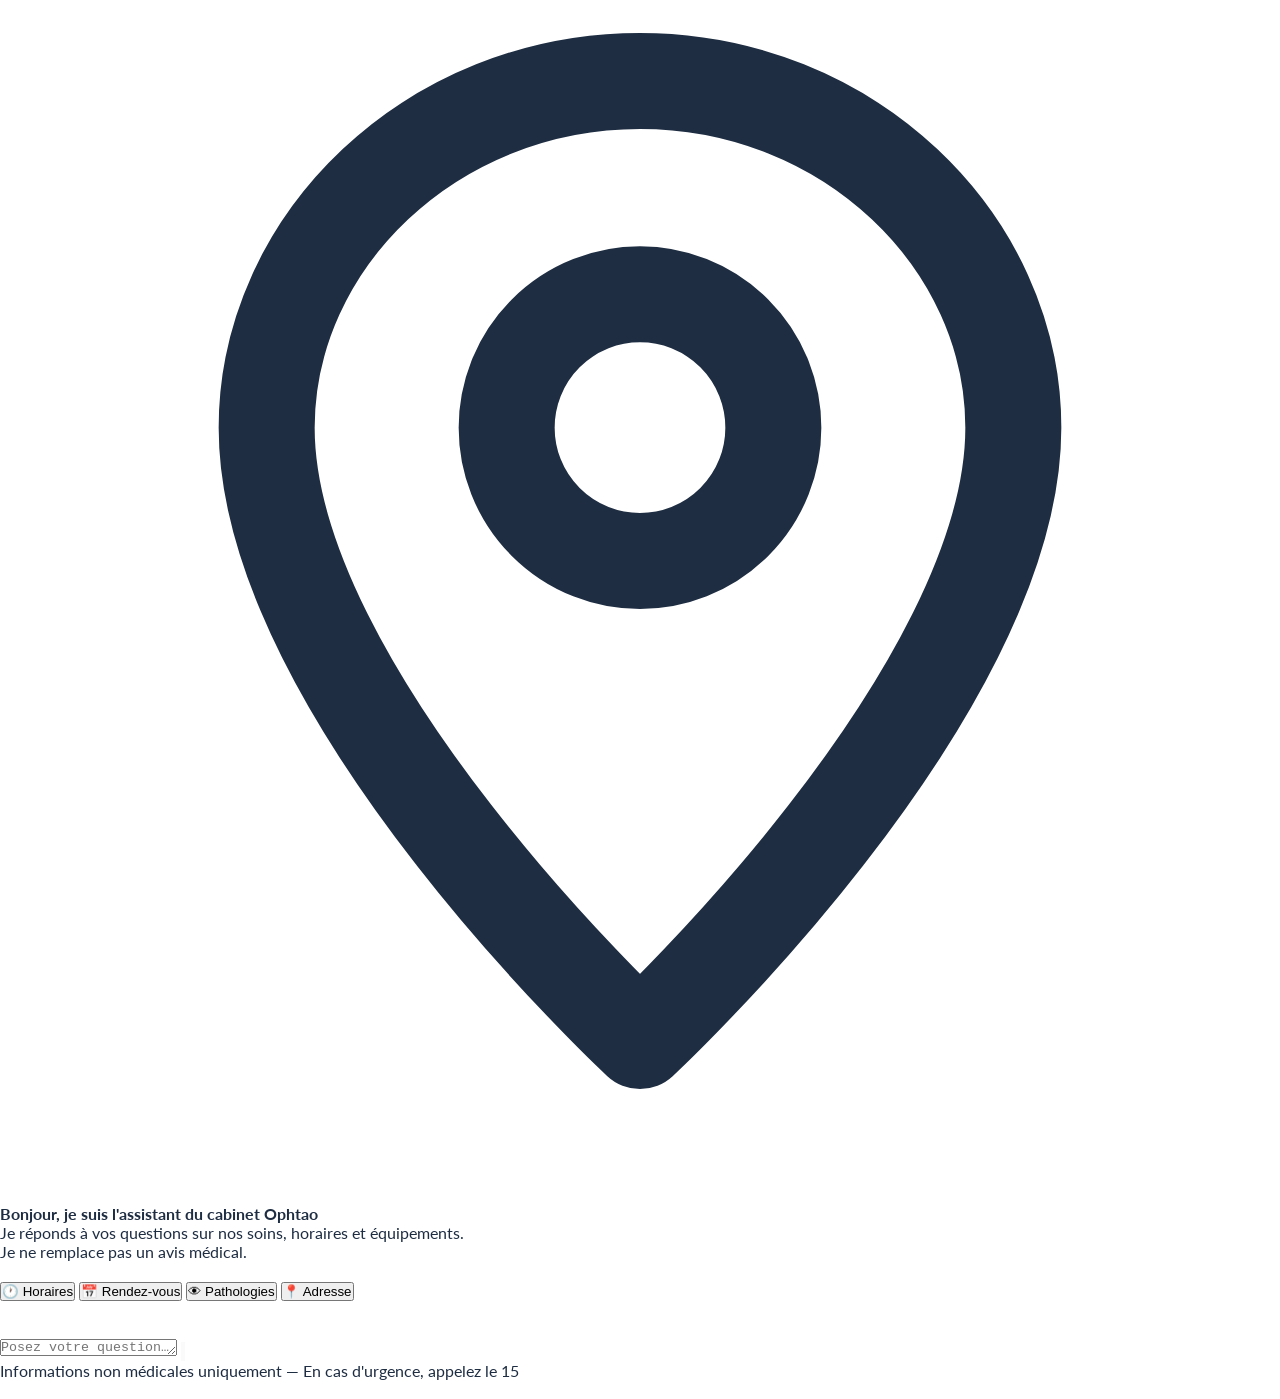
==== commit a91f9e8c: "Added chatbox for the html files" ====
--- a/index.html
+++ b/index.html
@@ -9,7 +9,12 @@
   <link rel="preconnect" href="https://fonts.gstatic.com" crossorigin />
   <link href="https://fonts.googleapis.com/css2?family=Playfair+Display:ital,wght@0,400;0,600;0,700;1,400&family=Lato:wght@300;400;700&family=Cormorant+Garamond:ital,wght@0,300;0,400;1,300&display=swap" rel="stylesheet" />
 
-  <link rel="stylesheet" href="assets/css/style.css" />
+  <link rel="stylesheet" href="assets/css/base.css" />
+  <link rel="stylesheet" href="assets/css/layout.css" />
+  <link rel="stylesheet" href="assets/css/components.css" />
+  <link rel="stylesheet" href="assets/css/home.css" />
+  
+  <link rel="stylesheet" href="chatbox/css/chatbox.css" />
 </head>
 <body>
 
@@ -39,7 +44,8 @@
       <nav id="main-nav" role="navigation" aria-label="Navigation principale">
         <a href="index.html" class="active">Page d'accueil</a>
         <a href="#infos-pratiques">Le cabinet</a>
-        <a href="#equipe">L'équipe médicale</a>
+        <a href="medical_team.html">L'équipe médicale</a>
+        
         <div class="nav-dropdown">
           <a href="#" class="nav-more" onclick="return false;">Plus <span class="chevron"></span></a>
           <div class="dropdown-menu">
@@ -71,9 +77,9 @@
       <div class="hero-content">
         <p class="hero-eyebrow">Ophtalmologie — Houilles, 78</p>
         <h1>
-          Cabinet d'ophtalmologie<br>
-          <span class="accent">Ophtao</span><br>
-          Dr Mégret & Associés
+            <span class="accent">Cabinet d'ophtalmologie</span><br>
+            <span class="accent">Ophtao</span><br>
+            <span class="accent">Dr Mégret & Associés</span>
         </h1>
         <div class="hero-divider" aria-hidden="true"></div>
         <p class="hero-sub">Votre santé visuelle entre les mains de spécialistes</p>
@@ -185,7 +191,7 @@
               </svg>
               Oph.hochemarceau@orange.fr
             </a>
-            <a href="#infos-pratiques" class="btn-contact btn-rdv" aria-label="Prendre rendez-vous">
+            <a href="https://www.doctolib.fr/ophtalmologue/houilles/olivier-megret/booking/motives?telehealth=false&specialityId=4&placeId=practice-7892&pid=practice-7892&speciality_ids%5B%5D=4&source=deep_link" class="btn-contact btn-rdv" aria-label="Prendre rendez-vous">
               <svg viewBox="0 0 24 24" fill="none" stroke="currentColor" stroke-width="2"
                    stroke-linecap="round" stroke-linejoin="round" xmlns="http://www.w3.org/2000/svg">
                 <rect x="3" y="4" width="18" height="18" rx="2" ry="2"/>
@@ -263,6 +269,7 @@
 
       if (!btn || !nav) return;
 
+      // Toggle mobile menu
       btn.addEventListener('click', function () 
       {
         const isOpen = nav.classList.toggle('open');
@@ -279,7 +286,7 @@
         }
       });
 
-      // Mobile: toggle dropdown on tap
+      // Toggle dropdown menu on mobile
       const dropdownToggle = nav.querySelector('.nav-dropdown > a.nav-more');
       if (dropdownToggle) {
         dropdownToggle.addEventListener('click', function (e) 
@@ -292,7 +299,7 @@
         });
       }
 
-      // Close on nav link click (mobile)
+      // Close menu when a link is clicked (mobile)
       nav.querySelectorAll('a:not(.nav-more)').forEach(function (link) 
       {
         link.addEventListener('click', function () 
@@ -308,5 +315,92 @@
     })();
   </script>
 
+  <button id="ophtao-chat-bubble" aria-label="Ouvrir l'assistant virtuel Ophtao" title="Assistant Ophtao">
+    <svg id="bubble-icon-chat" viewBox="0 0 24 24" fill="none" stroke="currentColor" stroke-width="2" stroke-linecap="round" stroke-linejoin="round">
+      <path d="M21 15a2 2 0 01-2 2H7l-4 4V5a2 2 0 012-2h14a2 2 0 012 2z"/>
+    </svg>
+    <svg id="bubble-icon-close" viewBox="0 0 24 24" fill="none" stroke="currentColor" stroke-width="2.2" stroke-linecap="round" style="display:none;">
+      <line x1="18" y1="6" x2="6" y2="18"/><line x1="6" y1="6" x2="18" y2="18"/>
+    </svg>
+    <span class="bubble-badge" id="chat-badge"></span>
+  </button>
+   
+  <div id="ophtao-chat-window" role="dialog" aria-label="Assistant virtuel Ophtao" aria-modal="true">
+   
+    <div class="chat-header">
+      <div class="chat-header-logo">
+        <svg viewBox="0 0 32 32" fill="none" xmlns="http://www.w3.org/2000/svg">
+          <path d="M3 16C3 16 8.5 7 16 7C23.5 7 29 16 29 16C29 16 23.5 25 16 25C8.5 25 3 16 3 16Z"
+                stroke="white" stroke-width="1.8" fill="none" stroke-linejoin="round"/>
+          <circle cx="16" cy="16" r="4.5" stroke="white" stroke-width="1.8" fill="none"/>
+          <circle cx="17.5" cy="14.5" r="1.2" fill="white"/>
+        </svg>
+      </div>
+      <div class="chat-header-text">
+        <div class="chat-header-title">Assistant Ophtao</div>
+        <div class="chat-header-subtitle">Cabinet Dr Mégret & Associés</div>
+      </div>
+      <div class="chat-status">
+        <span class="chat-status-dot" id="status-dot"></span>
+        <span id="status-label">En ligne</span>
+      </div>
+      <button id="chat-close-btn" aria-label="Fermer le chat">
+        <svg viewBox="0 0 24 24" fill="none" stroke="currentColor" stroke-width="2.2" stroke-linecap="round">
+          <line x1="18" y1="6" x2="6" y2="18"/><line x1="6" y1="6" x2="18" y2="18"/>
+        </svg>
+      </button>
+    </div>
+   
+    <div class="chat-messages" id="chat-messages" aria-live="polite" aria-atomic="false">
+   
+      <div class="chat-welcome">
+        <div class="chat-welcome-icon">
+          <svg viewBox="0 0 24 24" fill="none" stroke="currentColor" stroke-width="1.8" stroke-linecap="round" stroke-linejoin="round">
+            <path d="M12 21C12 21 5 14.5 5 9.5C5 6 8.1 3 12 3C15.9 3 19 6 19 9.5C19 14.5 12 21 12 21Z"/>
+            <circle cx="12" cy="9.5" r="2.5"/>
+          </svg>
+        </div>
+        <h4>Bonjour, je suis l'assistant du cabinet&nbsp;Ophtao</h4>
+        <p>Je réponds à vos questions sur nos soins, horaires et équipements.<br>Je ne remplace pas un avis médical.</p>
+      </div>
+   
+      <div class="chat-suggestions" id="chat-suggestions">
+        <button class="chat-suggestion-btn" data-question="Quels sont vos horaires d'ouverture ?">🕐 Horaires</button>
+        <button class="chat-suggestion-btn" data-question="Comment prendre rendez-vous ?">📅 Rendez-vous</button>
+        <button class="chat-suggestion-btn" data-question="Quelles pathologies traitez-vous ?">👁 Pathologies</button>
+        <button class="chat-suggestion-btn" data-question="Où est situé le cabinet ?">📍 Adresse</button>
+      </div>
+   
+    </div>
+   
+    <div class="chat-input-area">
+      <div class="chat-input-row">
+        <textarea
+          id="chat-input"
+          placeholder="Posez votre question…"
+          rows="1"
+          aria-label="Votre message"
+          maxlength="500"
+        ></textarea>
+        <button id="chat-send-btn" aria-label="Envoyer" disabled>
+          <svg viewBox="0 0 24 24" fill="none" stroke="currentColor" stroke-width="2.2" stroke-linecap="round" stroke-linejoin="round">
+            <line x1="22" y1="2" x2="11" y2="13"/>
+            <polygon points="22 2 15 22 11 13 2 9 22 2"/>
+          </svg>
+        </button>
+      </div>
+      <p class="chat-footer-note">Informations non médicales uniquement — En cas d'urgence, appelez le 15</p>
+    </div>
+   
+  </div>
+
+    <!-- Configuration -->
+  <script src="chatbox/js/config.js"></script>
+
+  <!-- Global UI interactions -->
+  <script src="assets/js/main.js"></script>
+  <!-- Chatbot logic -->
+  <script src="chatbox/js/script.js"></script>
+
 </body>
 </html>
--- a/assets/css/base.css
+++ b/assets/css/base.css
@@ -0,0 +1,91 @@
+/* Global Reset */
+*, *::before, *::after 
+{
+  box-sizing: border-box;
+  margin: 0;
+  padding: 0;
+}
+
+/* Design Tokens & Theme Variables */
+:root 
+{
+  /* Brand Colors */
+  --navy:       #1a3557;
+  --navy-deep:  #0f2240;
+  --steel:      #3a7bbf;
+  --steel-light:#5b9fd6;
+  --sky:        #d6eaf8;
+  --ice:        #eef6fc;
+  --welcome-bg: #2b5ea7;
+  
+  /* Neutral Colors */
+  --white:      #ffffff;
+  --off-white:  #f7fafd;
+  --text-dark:  #1e2d42;
+  --text-mid:   #4a6080;
+  --text-light: #7d9ab5;
+  --border:     rgba(58, 123, 191, 0.18);
+
+  /* Typography */
+  --font-display: 'Playfair Display', Georgia, serif;
+  --font-serif:   'Cormorant Garamond', Georgia, serif;
+  --font-sans:    'Lato', Arial, sans-serif;
+
+  /* UI Elements */
+  --radius: 4px;
+  --shadow: 0 4px 32px rgba(26, 53, 87, 0.10);
+  --shadow-card: 0 2px 16px rgba(26, 53, 87, 0.08);
+}
+
+/* Smooth scrolling for anchor links */
+html 
+{
+  scroll-behavior: smooth;
+}
+
+/* Base layout & typography defaults */
+body 
+{
+  font-family: var(--font-sans);
+  color: var(--text-dark);
+  background: var(--white);
+  -webkit-font-smoothing: antialiased;
+  overflow-x: hidden; /* Prevent horizontal scrollbars */
+}
+
+/* Reset link styles */
+a {
+  text-decoration: none;
+  color: inherit;
+}
+
+/* Global Animations */
+@keyframes fadeInDown 
+{
+  from { opacity: 0; transform: translateY(-16px); }
+  to   { opacity: 1; transform: translateY(0); }
+}
+
+@keyframes fadeInUp 
+{
+  from { opacity: 0; transform: translateY(28px); }
+  to   { opacity: 1; transform: translateY(0); }
+}
+
+@keyframes fadeIn 
+{
+  from { opacity: 0; }
+  to   { opacity: 1; }
+}
+
+@keyframes shimmer 
+{
+  0%   { background-position: -400px 0; }
+  100% { background-position: 400px 0; }
+}
+
+@keyframes lineExpand 
+{
+  from { transform: scaleX(0); }
+  to   { transform: scaleX(1); }
+}
--- a/assets/css/layout.css
+++ b/assets/css/layout.css
@@ -0,0 +1,375 @@
+/* Top notification bar */
+.top-bar 
+{
+  background: var(--navy-deep);
+  color: rgba(255,255,255,0.82);
+  font-family: var(--font-sans);
+  font-size: 0.72rem;
+  font-weight: 400;
+  letter-spacing: 0.12em;
+  text-transform: uppercase;
+  text-align: center;
+  padding: 7px 1rem;
+  animation: fadeInDown 0.5s ease both;
+}
+
+.top-bar strong 
+{
+  color: var(--steel-light);
+  font-weight: 700;
+}
+
+/* Main sticky header */
+header 
+{
+  position: sticky;
+  top: 0;
+  z-index: 100;
+  background: var(--white);
+  border-bottom: 1px solid var(--border);
+  box-shadow: 0 2px 20px rgba(26,53,87,0.07);
+  animation: fadeInDown 0.6s ease 0.1s both;
+}
+
+.header-inner 
+{
+  max-width: 1200px;
+  margin: 0 auto;
+  padding: 0 2rem;
+  height: 72px;
+  display: flex;
+  align-items: center;
+  justify-content: space-between;
+  gap: 2rem;
+}
+
+/* Logo & branding */
+.logo 
+{
+  display: flex;
+  align-items: center;
+  gap: 14px;
+  flex-shrink: 0;
+}
+
+.logo-mark 
+{
+  width: 46px;
+  height: 46px;
+  border-radius: 50%;
+  background: linear-gradient(135deg, var(--navy) 0%, var(--steel) 100%);
+  display: flex;
+  align-items: center;
+  justify-content: center;
+  flex-shrink: 0;
+}
+
+.logo-mark svg 
+{
+  width: 26px;
+  height: 26px;
+}
+
+.logo-text 
+{
+  line-height: 1.2;
+}
+
+.logo-text .brand 
+{
+  font-family: var(--font-display);
+  font-size: 1.4rem;
+  font-weight: 700;
+  color: var(--navy);
+  letter-spacing: 0.02em;
+}
+
+.logo-text .tagline 
+{
+  font-size: 0.68rem;
+  color: var(--text-light);
+  letter-spacing: 0.08em;
+  text-transform: uppercase;
+  font-weight: 300;
+}
+
+/* Primary navigation */
+nav 
+{
+  display: flex;
+  align-items: center;
+  gap: 0.2rem;
+}
+
+nav a 
+{
+  font-family: var(--font-sans);
+  font-size: 0.82rem;
+  font-weight: 400;
+  color: var(--text-mid);
+  letter-spacing: 0.04em;
+  padding: 6px 16px;
+  border-radius: var(--radius);
+  transition: color 0.2s, background 0.2s;
+  position: relative;
+}
+
+nav a:hover 
+{
+  color: var(--navy);
+  background: var(--ice);
+}
+
+nav a.active 
+{
+  color: var(--navy);
+  font-weight: 700;
+}
+
+/* Active link animated underline */
+nav a.active::after 
+{
+  content: '';
+  position: absolute;
+  bottom: -2px;
+  left: 16px;
+  right: 16px;
+  height: 2px;
+  background: var(--steel);
+  border-radius: 2px;
+  transform-origin: left;
+  animation: lineExpand 0.4s ease 0.5s both;
+}
+
+/* Dropdown menu */
+.nav-dropdown 
+{
+  position: relative;
+}
+
+.nav-dropdown > a.nav-more 
+{
+  border: 1px solid var(--border);
+  color: var(--steel);
+  display: flex;
+  align-items: center;
+  gap: 5px;
+}
+
+.nav-dropdown > a.nav-more::after 
+{
+  display: none;
+}
+
+/* Dropdown chevron animation */
+.nav-dropdown > a.nav-more .chevron 
+{
+  display: inline-block;
+  width: 10px;
+  height: 10px;
+  border-right: 1.5px solid currentColor;
+  border-bottom: 1.5px solid currentColor;
+  transform: rotate(45deg) translateY(-2px);
+  transition: transform 0.2s ease;
+  flex-shrink: 0;
+}
+
+.nav-dropdown:hover > a.nav-more .chevron 
+{
+  transform: rotate(-135deg) translateY(-2px);
+}
+
+.nav-dropdown:hover > a.nav-more 
+{
+  background: var(--steel);
+  color: var(--white);
+  border-color: var(--steel);
+}
+
+/* Dropdown container */
+.dropdown-menu 
+{
+  position: absolute;
+  top: calc(100% + 8px);
+  right: 0;
+  min-width: 260px;
+  background: var(--white);
+  border: 1px solid var(--border);
+  border-radius: 6px;
+  box-shadow: 0 8px 32px rgba(26,53,87,0.13);
+  padding: 6px 0;
+  opacity: 0;
+  visibility: hidden;
+  transform: translateY(6px);
+  transition: opacity 0.2s ease, transform 0.2s ease, visibility 0.2s;
+  z-index: 200;
+}
+
+.nav-dropdown:hover .dropdown-menu 
+{
+  opacity: 1;
+  visibility: visible;
+  transform: translateY(0);
+}
+
+.dropdown-menu a 
+{
+  display: block;
+  padding: 10px 20px;
+  font-family: var(--font-sans);
+  font-size: 0.83rem;
+  color: var(--text-mid);
+  letter-spacing: 0.03em;
+  border-radius: 0;
+  transition: background 0.15s, color 0.15s;
+}
+
+.dropdown-menu a:hover 
+{
+  background: var(--ice);
+  color: var(--navy);
+}
+
+.dropdown-menu a + a 
+{
+  border-top: 1px solid rgba(58,123,191,0.08);
+}
+
+/* Mobile hamburger button */
+.hamburger 
+{
+  display: none;
+  flex-direction: column;
+  gap: 5px;
+  cursor: pointer;
+  padding: 6px;
+  background: none;
+  border: none;
+}
+
+.hamburger span 
+{
+  display: block;
+  width: 24px;
+  height: 2px;
+  background: var(--navy);
+  border-radius: 2px;
+  transition: 0.3s;
+}
+
+/* Footer */
+footer 
+{
+  background: var(--navy-deep);
+  color: rgba(255,255,255,0.45);
+  text-align: center;
+  padding: 2rem 1.5rem;
+  font-size: 0.75rem;
+  font-family: var(--font-sans);
+  letter-spacing: 0.05em;
+  line-height: 1.8;
+}
+
+footer span 
+{
+  color: var(--steel-light);
+}
+
+/* Mobile layout */
+@media (max-width: 680px) 
+{
+  .header-inner 
+  {
+    padding: 0 1.2rem;
+  }
+  
+  /* Convert nav to mobile drawer */
+  nav 
+  {
+    display: none;
+    position: absolute;
+    top: 72px;
+    left: 0;
+    right: 0;
+    background: var(--white);
+    flex-direction: column;
+    padding: 1rem 1.5rem;
+    border-bottom: 1px solid var(--border);
+    box-shadow: 0 8px 24px rgba(26,53,87,0.1);
+    gap: 0;
+  }
+  
+  nav.open 
+  {
+    display: flex;
+  }
+  
+  nav a 
+  {
+    padding: 12px 8px;
+    font-size: 0.9rem;
+    border-bottom: 1px solid var(--ice);
+  }
+  
+  nav a.active::after 
+  {
+    display: none;
+  }
+  
+  .hamburger 
+  {
+    display: flex;
+  }
+  
+  /* Reset dropdown for mobile accordion flow */
+  .dropdown-menu 
+  {
+    position: static;
+    opacity: 1;
+    visibility: visible;
+    transform: none;
+    box-shadow: none;
+    border: none;
+    border-radius: 0;
+    padding: 0;
+    background: var(--ice);
+    display: none;
+  }
+  
+  .nav-dropdown.mobile-open .dropdown-menu 
+  {
+    display: block;
+  }
+  
+  .nav-dropdown > a.nav-more 
+  {
+    border: none;
+    border-bottom: 1px solid var(--ice);
+    width: 100%;
+    padding: 12px 8px;
+    font-size: 0.9rem;
+    display: flex;
+    justify-content: space-between;
+  }
+  
+  .dropdown-menu a 
+  {
+    padding: 10px 20px;
+    border-bottom: 1px solid var(--border);
+    font-size: 0.85rem;
+  }
+}
+
+/* Small mobile */
+@media (max-width: 400px) 
+{
+  .logo-text .brand {
+    font-size: 1.2rem;
+  }
+  
+  /* Hide tagline to save space */
+  .logo-text .tagline 
+  {
+    display: none;
+  }
+}
--- a/assets/css/components.css
+++ b/assets/css/components.css
@@ -0,0 +1,127 @@
+/* Primary outlined button */
+.btn-learn 
+{
+  display: inline-flex;
+  align-items: center;
+  gap: 6px;
+  margin-top: auto;
+  padding: 9px 18px;
+  font-family: var(--font-sans);
+  font-size: 0.78rem;
+  font-weight: 700;
+  letter-spacing: 0.08em;
+  text-transform: uppercase;
+  color: var(--steel);
+  border: 1.5px solid var(--steel);
+  border-radius: var(--radius);
+  background: transparent;
+  transition: background 0.2s, color 0.2s;
+  align-self: flex-start;
+}
+
+.btn-learn:hover 
+{
+  background: var(--steel);
+  color: var(--white);
+}
+
+/* SVG icon sizing */
+.btn-learn svg 
+{
+  width: 13px;
+  height: 13px;
+}
+
+/* Vertical wrapper for contact buttons */
+.contact-buttons 
+{
+  display: flex;
+  flex-direction: column;
+  gap: 0.7rem;
+}
+
+/* Base style for all contact buttons */
+.btn-contact 
+{
+  display: flex;
+  align-items: center;
+  gap: 10px;
+  padding: 11px 16px;
+  border-radius: var(--radius);
+  font-family: var(--font-sans);
+  font-size: 0.84rem;
+  font-weight: 400;
+  cursor: pointer;
+  transition: background 0.22s, transform 0.15s;
+  border: none;
+  width: 100%;
+  text-align: left;
+}
+
+/* Prevent icon shrinking */
+.btn-contact svg 
+{
+  width: 16px;
+  height: 16px;
+  flex-shrink: 0;
+}
+
+/* Phone variant */
+.btn-phone 
+{
+  background: var(--navy);
+  color: var(--white);
+}
+
+.btn-phone:hover 
+{
+  background: var(--navy-deep);
+  transform: translateX(2px);
+}
+
+/* Email variant */
+.btn-email 
+{
+  background: #2a4a72;
+  color: rgba(255,255,255,0.9);
+  font-size: 0.78rem;
+}
+
+.btn-email:hover 
+{
+  background: var(--navy);
+  transform: translateX(2px);
+}
+
+/* Appointment variant */
+.btn-rdv 
+{
+  background: var(--steel);
+  color: var(--white);
+  font-weight: 700;
+  letter-spacing: 0.04em;
+  justify-content: center;
+  margin-top: 0.3rem;
+}
+
+.btn-rdv:hover 
+{
+  background: var(--steel-light);
+}
+
+/* Call to Action container */
+.cta-block 
+{
+  max-width: 1100px;
+  margin: 2.5rem auto 0;
+  display: flex;
+  justify-content: center;
+  gap: 1rem;
+  flex-wrap: wrap;
+}
+
+/* Reset width for contact buttons inside */
+.cta-block .btn-contact 
+{
+  width: auto;
+}
--- a/assets/css/home.css
+++ b/assets/css/home.css
@@ -0,0 +1,517 @@
+.hero 
+{
+  position: relative;
+  width: 100%;
+  height: 455px;
+  overflow: hidden;
+  display: flex;
+  align-items: center;
+  justify-content: center;
+}
+
+/* Background & Overlays */
+.hero-bg 
+{
+  position: absolute;
+  inset: 0;
+  background:
+    linear-gradient(160deg, rgba(10,25,55,0.88) 0%, rgba(26,53,87,0.78) 40%, rgba(40,90,150,0.72) 100%),
+    url('https://images.unsplash.com/photo-1551884170-09fb70a3a2ed?w=1600&q=80&auto=format&fit=crop') center center / cover no-repeat;
+  animation: fadeIn 1s ease both;
+}
+
+.hero-glow 
+{
+  position: absolute;
+  inset: 0;
+  background: radial-gradient(ellipse 60% 50% at 50% 50%, rgba(91, 159, 214, 0.18) 0%, transparent 70%);
+  pointer-events: none;
+}
+
+/* Corner Decorations */
+.hero-deco 
+{
+  position: absolute;
+  top: 3rem;
+  left: 3rem;
+  width: 80px;
+  height: 80px;
+  border-top: 1.5px solid rgba(255,255,255,0.25);
+  border-left: 1.5px solid rgba(255,255,255,0.25);
+  pointer-events: none;
+}
+
+.hero-deco-br 
+{
+  position: absolute;
+  bottom: 3rem;
+  right: 3rem;
+  width: 80px;
+  height: 80px;
+  border-bottom: 1.5px solid rgba(255,255,255,0.25);
+  border-right: 1.5px solid rgba(255,255,255,0.25);
+  pointer-events: none;
+}
+
+/* Hero Content */
+.hero-content 
+{
+  position: relative;
+  z-index: 2;
+  text-align: center;
+  padding: 2rem;
+  margin-bottom: 2rem;
+  animation: fadeInUp 1s ease 0.3s both;
+}
+
+.hero-eyebrow 
+{
+  display: inline-block;
+  font-family: var(--font-sans);
+  font-size: 0.7rem;
+  font-weight: 700;
+  letter-spacing: 0.22em;
+  text-transform: uppercase;
+  color: var(--steel-light);
+  margin-bottom: 0.8rem;
+  opacity: 0.9;
+}
+
+.hero-content h1 
+{
+  font-family: var(--font-display);
+  font-size: clamp(1.6rem, 4vw, 2.8rem);
+  font-weight: 700;
+  color: var(--white);
+  line-height: 1.22;
+  letter-spacing: 0.01em;
+  text-shadow: 0 2px 24px rgba(0,0,0,0.35);
+}
+
+.hero-content h1 .accent 
+{
+  font-style: italic;
+  font-weight: 400;
+  color: var(--sky);
+}
+
+.hero-divider 
+{
+  width: 64px;
+  height: 2px;
+  background: linear-gradient(90deg, transparent, var(--steel-light), transparent);
+  margin: 1rem auto;
+}
+
+.hero-sub 
+{
+  font-family: var(--font-sans);
+  font-size: 0.88rem;
+  color: rgba(255,255,255,0.65);
+  letter-spacing: 0.06em;
+  font-weight: 300;
+}
+
+/* Animated Scroll Indicator */
+.scroll-hint 
+{
+  position: absolute;
+  bottom: 1%;
+  left: 50%;
+  transform: translateX(-50%);
+  z-index: 3;
+  display: flex;
+  flex-direction: column;
+  align-items: center;
+  gap: 8px;
+  opacity: 0.5;
+  animation: fadeIn 1s ease 1.2s both;
+}
+
+.scroll-hint span 
+{
+  font-size: 0.62rem;
+  letter-spacing: 0.18em;
+  text-transform: uppercase;
+  color: rgba(255,255,255,0.7);
+  font-family: var(--font-sans);
+}
+
+.scroll-arrow 
+{
+  width: 1px;
+  height: 36px;
+  background: linear-gradient(to bottom, rgba(255,255,255,0.5), transparent);
+  animation: fadeInDown 1.5s ease 1.5s infinite;
+}
+
+.welcome 
+{
+  background: var(--welcome-bg);
+  padding: 1.8rem 2rem 2.2rem;
+  position: relative;
+  overflow: hidden;
+}
+
+.welcome::before 
+{
+  content: '';
+  position: absolute;
+  inset: 0;
+  background-image:
+    radial-gradient(circle at 10% 20%, rgba(255,255,255,0.04) 0%, transparent 40%),
+    radial-gradient(circle at 90% 80%, rgba(255,255,255,0.04) 0%, transparent 40%);
+  pointer-events: none;
+}
+
+.welcome-inner 
+{
+  max-width: 760px;
+  margin: 0 auto;
+  text-align: center;
+  position: relative;
+  z-index: 1;
+}
+
+/* Decorative Ornaments */
+.welcome-ornament 
+{
+  display: flex;
+  align-items: center;
+  gap: 1rem;
+  margin-bottom: 1rem;
+  justify-content: center;
+}
+
+.welcome-ornament-line 
+{
+  flex: 1;
+  max-width: 80px;
+  height: 1px;
+  background: rgba(255,255,255,0.25);
+}
+
+.welcome-ornament-dot 
+{
+  width: 6px;
+  height: 6px;
+  border-radius: 50%;
+  background: rgba(255,255,255,0.4);
+}
+
+.welcome h2 
+{
+  font-family: var(--font-display);
+  font-size: clamp(1.3rem, 3vw, 1.9rem);
+  font-weight: 600;
+  color: var(--white);
+  line-height: 1.3;
+  margin-bottom: 1rem;
+  letter-spacing: 0.01em;
+}
+
+.welcome p 
+{
+  font-family: var(--font-sans);
+  font-size: 0.96rem;
+  line-height: 1.78;
+  color: rgba(255,255,255,0.82);
+  font-weight: 300;
+  margin-bottom: 1.5rem;
+}
+
+/* Signature Block */
+.welcome-signature 
+{
+  display: flex;
+  justify-content: flex-end;
+}
+
+.signature-block 
+{
+  text-align: right;
+  border-right: 2px solid rgba(255,255,255,0.3);
+  padding-right: 1.2rem;
+}
+
+.signature-block .courtesy 
+{
+  font-family: var(--font-serif);
+  font-size: 0.88rem;
+  color: rgba(255,255,255,0.55);
+  font-style: italic;
+  margin-bottom: 4px;
+}
+
+.signature-block .name 
+{
+  font-family: var(--font-display);
+  font-size: 1.05rem;
+  font-weight: 600;
+  color: var(--white);
+  letter-spacing: 0.05em;
+}
+
+/* Info Cards Section */
+.info-section 
+{
+  background: var(--off-white);
+  padding: 5.5rem 2rem;
+}
+
+.info-section-title 
+{
+  text-align: center;
+  margin-bottom: 3.5rem;
+}
+
+.info-section-title h2 
+{
+  font-family: var(--font-display);
+  font-size: clamp(1.4rem, 3vw, 2rem);
+  font-weight: 600;
+  color: var(--navy);
+  letter-spacing: 0.02em;
+  margin-bottom: 0.6rem;
+}
+
+.section-rule 
+{
+  width: 48px;
+  height: 2px;
+  background: var(--steel);
+  margin: 0 auto;
+  border-radius: 2px;
+}
+
+/* 3-Column Grid */
+.info-grid 
+{
+  max-width: 1100px;
+  margin: 0 auto;
+  display: grid;
+  grid-template-columns: repeat(3, 1fr);
+  gap: 2rem;
+}
+
+/* Individual Card Styling */
+.info-card 
+{
+  background: var(--white);
+  border: 1px solid var(--border);
+  border-radius: 8px;
+  padding: 2.4rem 2rem;
+  box-shadow: var(--shadow-card);
+  transition: transform 0.25s ease, box-shadow 0.25s ease;
+  display: flex;
+  flex-direction: column;
+}
+
+.info-card:hover 
+{
+  transform: translateY(-4px);
+  box-shadow: 0 8px 32px rgba(26,53,87,0.13);
+}
+
+.card-icon 
+{
+  width: 44px;
+  height: 44px;
+  border-radius: 50%;
+  background: var(--ice);
+  display: flex;
+  align-items: center;
+  justify-content: center;
+  margin-bottom: 1.4rem;
+}
+
+.card-icon svg 
+{
+  width: 22px;
+  height: 22px;
+  color: var(--steel);
+}
+
+.info-card h3 
+{
+  font-family: var(--font-display);
+  font-size: 1.05rem;
+  font-weight: 600;
+  color: var(--navy);
+  margin-bottom: 1.2rem;
+  letter-spacing: 0.02em;
+}
+
+.info-card p 
+{
+  font-family: var(--font-sans);
+  font-size: 0.9rem;
+  line-height: 1.75;
+  color: var(--text-mid);
+  font-weight: 300;
+  flex: 1; 
+  margin-bottom: 1.4rem;
+}
+
+/* Address & Map Link */
+.address-text 
+{
+  font-family: var(--font-sans);
+  font-size: 0.95rem;
+  line-height: 1.8;
+  color: var(--text-mid);
+  font-weight: 300;
+}
+
+.address-text strong 
+{
+  display: block;
+  font-weight: 700;
+  color: var(--text-dark);
+  font-size: 1rem;
+  margin-bottom: 4px;
+}
+
+.map-link 
+{
+  display: inline-flex;
+  align-items: center;
+  gap: 6px;
+  margin-top: 1rem;
+  font-size: 0.8rem;
+  font-weight: 700;
+  letter-spacing: 0.06em;
+  text-transform: uppercase;
+  color: var(--steel);
+  transition: color 0.2s;
+}
+
+.map-link:hover 
+{
+  color: var(--navy);
+}
+
+.map-link svg 
+{
+  width: 14px;
+  height: 14px;
+}
+
+/* Opening Hours List */
+.hours-list 
+{
+  list-style: none;
+  display: flex;
+  flex-direction: column;
+  gap: 0;
+}
+
+.hours-list li 
+{
+  display: flex;
+  justify-content: space-between;
+  align-items: center;
+  padding: 7px 0;
+  border-bottom: 1px solid var(--ice);
+  font-size: 0.87rem;
+}
+
+.hours-list li:last-child 
+{
+  border-bottom: none;
+}
+
+.hours-list .day 
+{
+  font-weight: 400;
+  color: var(--text-mid);
+  font-family: var(--font-sans);
+}
+
+.hours-list .time 
+{
+  font-weight: 700;
+  color: var(--text-dark);
+  font-size: 0.83rem;
+  letter-spacing: 0.03em;
+}
+
+.hours-list .closed 
+{
+  color: var(--text-light);
+  font-style: italic;
+  font-weight: 300;
+}
+
+/* Tablets */
+@media (max-width: 900px) 
+{
+  .info-grid 
+  {
+    grid-template-columns: 1fr 1fr;
+  }
+  
+  /* Center the third card on a 2-column grid */
+  .info-grid .info-card:last-child 
+  {
+    grid-column: 1 / -1;
+    max-width: 420px;
+    margin: 0 auto;
+    width: 100%;
+  }
+}
+
+/* Mobile */
+@media (max-width: 680px) 
+{
+  .hero 
+  {
+    height: 300px;
+  }
+  
+  .hero-content h1 
+  {
+    font-size: 1.5rem;
+  }
+  
+  .hero-deco, 
+  .hero-deco-br 
+  {
+    display: none;
+  }
+  
+  .welcome 
+  {
+    padding: 2rem 1.5rem;
+  }
+  
+  .welcome-signature 
+  {
+    justify-content: center;
+  }
+  
+  .signature-block 
+  {
+    text-align: center;
+    border-right: none;
+    border-bottom: 2px solid rgba(255,255,255,0.3);
+    padding-right: 0;
+    padding-bottom: 0.8rem;
+  }
+  
+  .info-grid 
+  {
+    grid-template-columns: 1fr;
+  }
+  
+  .info-grid .info-card:last-child 
+  {
+    grid-column: auto;
+    max-width: none;
+  }
+  
+  .info-section 
+  {
+    padding: 3.5rem 1.2rem;
+  }
+}
